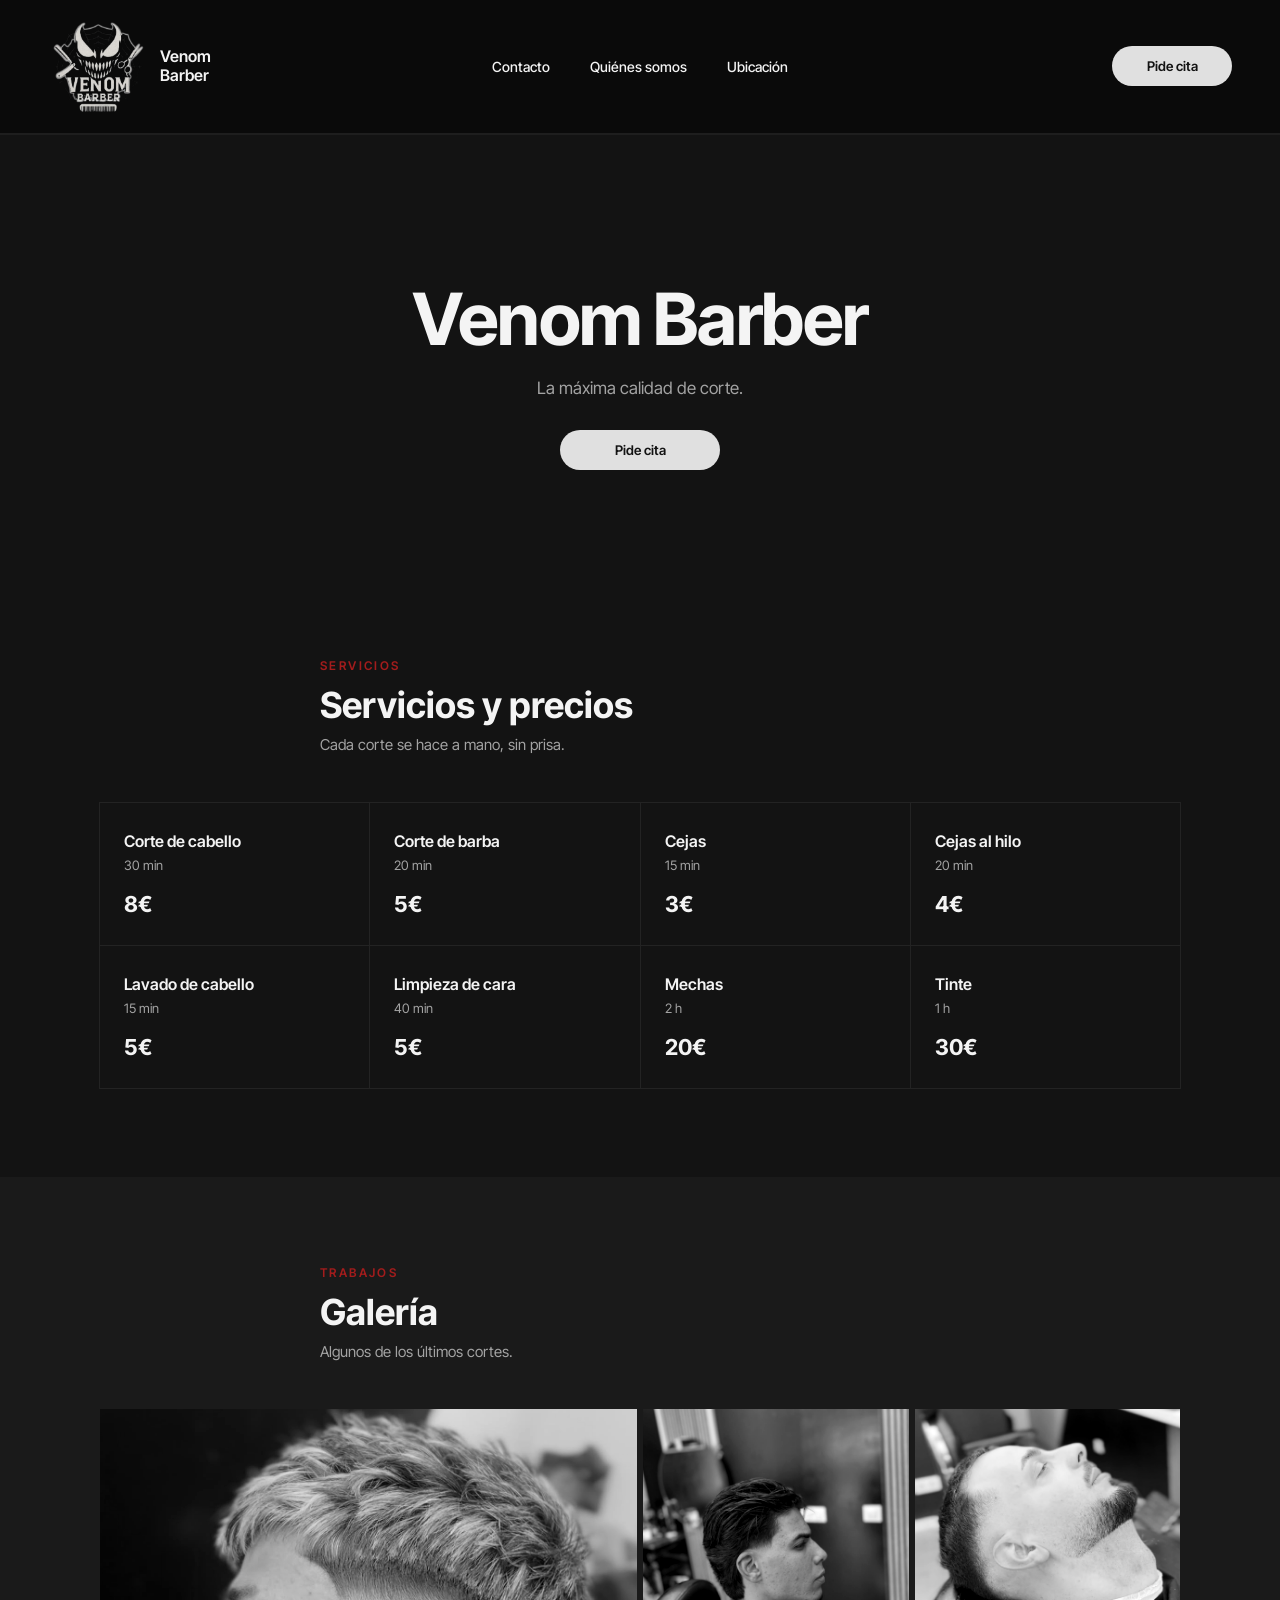
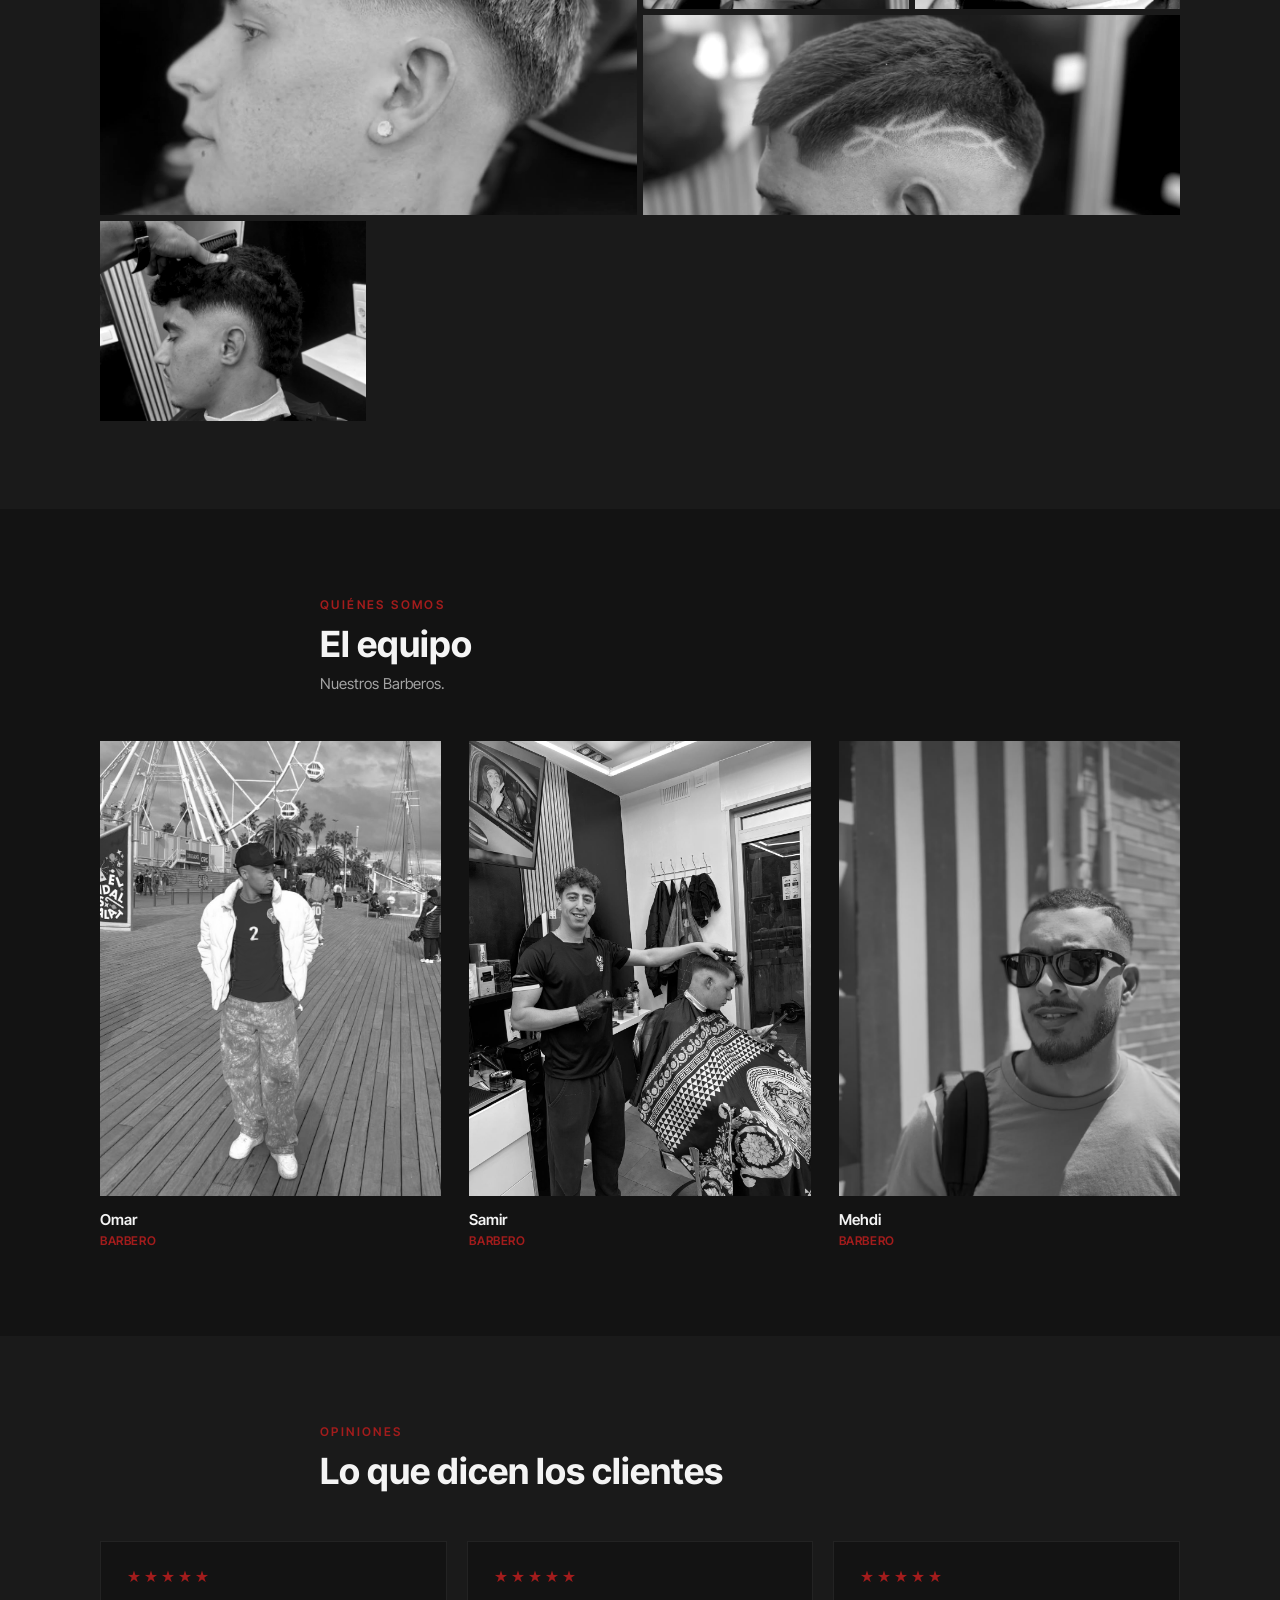
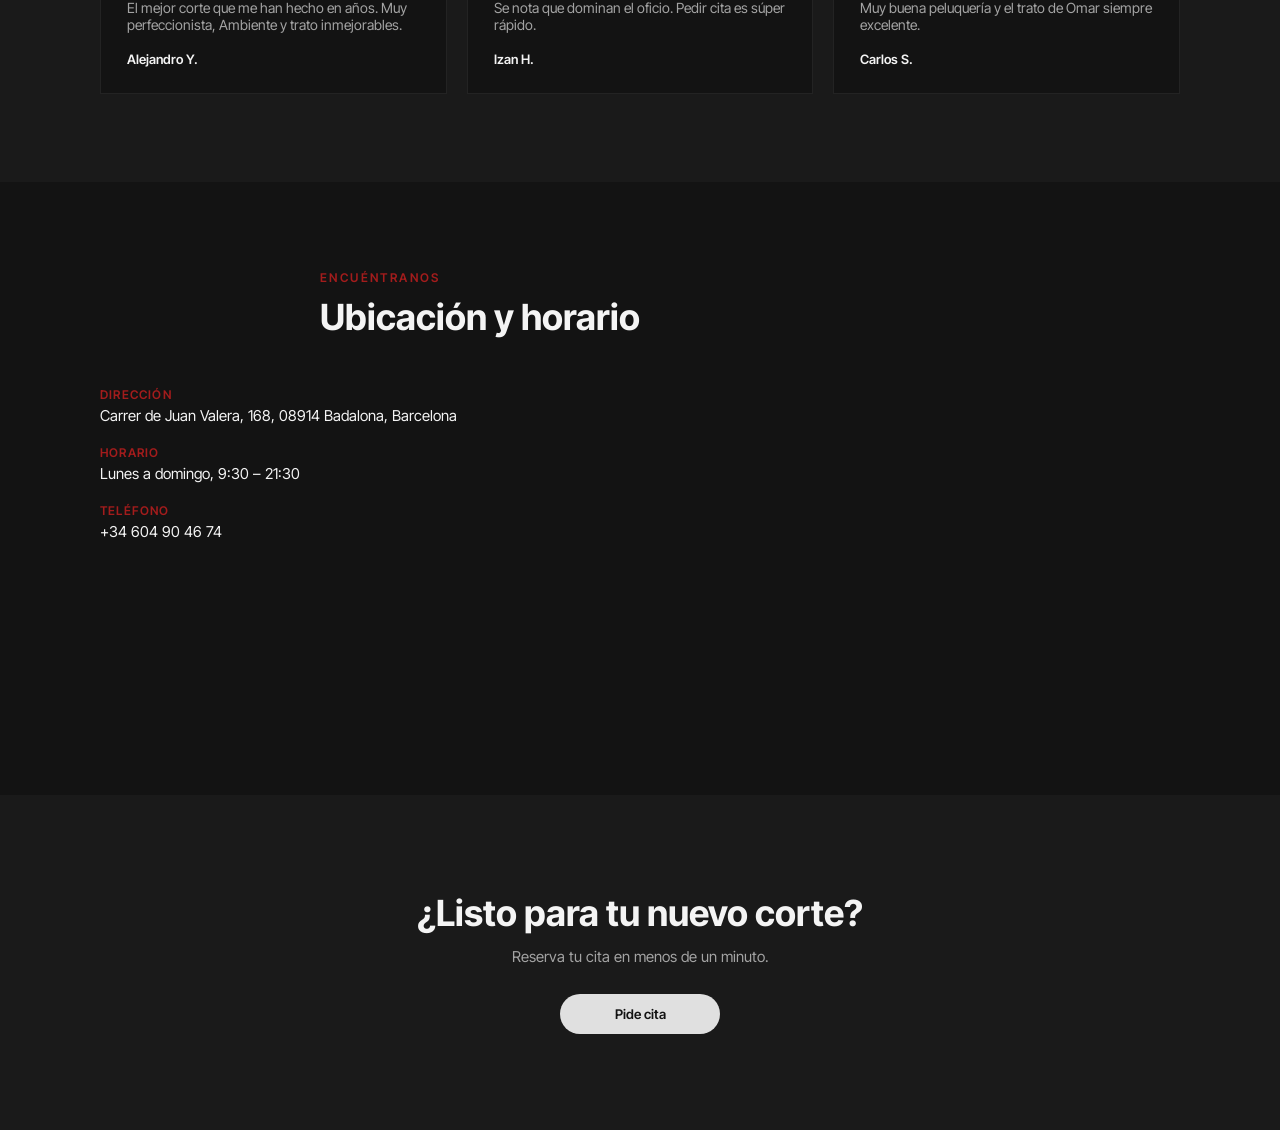
==== index.html @ f70e3ed4 "aaaaaaaa" ====
<!doctype html>
<html lang="en">
  <head>
    <meta charset="UTF-8" />
    <meta name="viewport" content="width=device-width, initial-scale=1.0" />
    <title>Venom Barber</title>
    <link rel="stylesheet" href="styles.css" />
    <link rel="icon" type="image/png" href="logo.png" />
  </head>
  <body>
    <header>
      <div class="title">
        <img src="logo.png" alt="Venom Barber Logo" class="logo-img" />
        <div>
          <p>Venom</p>
          <p>Barber</p>
        </div>
      </div>

      <nav class="nav-container" id="nav-menu">
        <ul class="lista-nav">
          <li><a href="#contacto">Contacto</a></li>
          <li><a href="#nosotros">Quiénes somos</a></li>
          <li><a href="#ubicacion">Ubicación</a></li>
        </ul>
      </nav>

      <div class="header-right">
        <a href="reservar.html"><button class="btn-head">Pide cita</button></a>
        <button class="menu-toggle" id="menu-btn" aria-label="Abrir menú">
          <span></span>
          <span></span>
          <span></span>
        </button>
      </div>
    </header>

    <main>
      <!-- ===================== HERO ===================== -->
      <section class="hero">
        <h1>Venom Barber</h1>
        <p class="hero-sub">La máxima calidad de corte.</p>
        <a href="reservar.html"><button class="btn-head btn-hero">Pide cita</button></a>
      </section>

      <!-- ===================== SERVICIOS ===================== -->
      <section class="precios" id="servicios">
        <div class="cabecera-seccion">
          <span class="eyebrow">Servicios</span>
          <h2>Servicios y precios</h2>
          <p class="subtitulo">Cada corte se hace a mano, sin prisa.</p>
        </div>

        <div class="grid-servicios">
          <div class="servicio-card">
            <h3>Corte de cabello</h3>
            <p class="servicio-meta">30 min</p>
            <p class="servicio-precio">8€</p>
          </div>

          <div class="servicio-card">
            <h3>Corte de barba</h3>
            <p class="servicio-meta">20 min</p>
            <p class="servicio-precio">5€</p>
          </div>

          <div class="servicio-card">
            <h3>Cejas</h3>
            <p class="servicio-meta">15 min</p>
            <p class="servicio-precio">3€</p>
          </div>

          <div class="servicio-card">
            <h3>Cejas al hilo</h3>
            <p class="servicio-meta">20 min</p>
            <p class="servicio-precio">4€</p>
          </div>

          <div class="servicio-card">
            <h3>Lavado de cabello</h3>
            <p class="servicio-meta">15 min</p>
            <p class="servicio-precio">5€</p>
          </div>

          <div class="servicio-card">
            <h3>Limpieza de cara</h3>
            <p class="servicio-meta">40 min</p>
            <p class="servicio-precio">5€</p>
          </div>

          <div class="servicio-card">
            <h3>Mechas</h3>
            <p class="servicio-meta">2 h</p>
            <p class="servicio-precio">20€</p>
          </div>

          <div class="servicio-card">
            <h3>Tinte</h3>
            <p class="servicio-meta">1 h</p>
            <p class="servicio-precio">30€</p>
          </div>
        </div>
      </section>

      <!-- ===================== GALERÍA ===================== -->
      <section class="galeria seccion-alt" id="galeria">
        <div class="cabecera-seccion">
          <span class="eyebrow">Trabajos</span>
          <h2>Galería</h2>
          <p class="subtitulo">Algunos de los últimos cortes.</p>
        </div>

        <div class="grid-galeria">
          <a class="galeria-item" href="#"
            ><img src="pelao1.jpeg" alt="Corte de pelo en Venom Barber"
          /></a>
          <a class="galeria-item" href="#"
            ><img src="pelao2.jpeg" alt="Arreglo de barba"
          /></a>
          <a class="galeria-item" href="#"
            ><img src="pelao3.jpeg" alt="Interior de la barbería"
          /></a>
          <a class="galeria-item" href="#"
            ><img src="pelao4.png" alt="Detalle de corte"
          /></a>
          <a class="galeria-item" href="#"
            ><img src="pelao5.jpeg" alt="Afeitado clásico"
          /></a>
        </div>
      </section>

      <!-- ===================== EQUIPO ===================== -->
      <section class="equipo" id="nosotros">
        <div class="cabecera-seccion">
          <span class="eyebrow">Quiénes somos</span>
          <h2>El equipo</h2>
          <p class="subtitulo">Nuestros Barberos.</p>
        </div>

        <div class="grid-equipo">
          <div class="equipo-card">
            <div class="equipo-foto">
              <img src="fotobarbero1.jpeg" alt="Barbero de Venom Barber" />
            </div>
            <h3>Omar</h3>
            <p class="equipo-rol">Barbero</p>
          </div>
          <div class="equipo-card">
            <div class="equipo-foto">
              <img
                src="fotobarbero2.jpeg"
                alt="Barbero de Venom Barber"
              />
            </div>
            <h3>Samir</h3>
            <p class="equipo-rol">Barbero</p>
          </div>
          <div class="equipo-card">
            <div class="equipo-foto">
              <img
                src="fotobarbero3.jpeg"
                alt="Barbero de Venom Barber"
              />
            </div>
            <h3>Mehdi</h3>
            <p class="equipo-rol">Barbero</p>
          </div>
        </div>
      </section>

      <!-- ===================== RESEÑAS ===================== -->
      <section class="resenas seccion-alt">
        <div class="cabecera-seccion">
          <span class="eyebrow">Opiniones</span>
          <h2>Lo que dicen los clientes</h2>
        </div>

        <div class="grid-resenas">
          <div class="resena-card">
            <p class="resena-estrellas">★★★★★</p>
            <p class="resena-texto">
              El mejor corte que me han hecho en años. Muy perfeccionista,
              Ambiente y trato inmejorables.
            </p>
            <p class="resena-autor">Alejandro Y.</p>
          </div>
          <div class="resena-card">
            <p class="resena-estrellas">★★★★★</p>
            <p class="resena-texto">
              Se nota que dominan el oficio. Pedir cita es súper rápido.
            </p>
            <p class="resena-autor">Izan H.</p>
          </div>
          <div class="resena-card">
            <p class="resena-estrellas">★★★★★</p>
            <p class="resena-texto">
              Muy buena peluquería y el trato de Omar siempre excelente.
            </p>
            <p class="resena-autor">Carlos S.</p>
          </div>
        </div>
      </section>

      <!-- ===================== UBICACIÓN ===================== -->
      <section class="ubicacion" id="ubicacion">
        <div class="cabecera-seccion">
          <span class="eyebrow">Encuéntranos</span>
          <h2>Ubicación y horario</h2>
        </div>

        <div class="bloque-ubicacion">
          <dl class="datos-ubicacion">
            <dt>Dirección</dt>
            <dd>Carrer de Juan Valera, 168, 08914 Badalona, Barcelona</dd>

            <dt>Horario</dt>
            <dd>Lunes a domingo, 9:30 – 21:30</dd>

            <dt>Teléfono</dt>
            <dd>
              <a href="tel:+34604904674" class="telefono">+34 604 90 46 74</a>
            </dd>
          </dl>

          <div class="mapa">
            <iframe src="https://www.google.com/maps/embed?pb=!1m18!1m12!1m3!1d2990.8300429303436!2d2.2232304!3d41.4429093!2m3!1f0!2f0!3f0!3m2!1i1024!2i768!4f13.1!3m3!1m2!1s0x12a4bd4bb83a9267%3A0x9a378af8d278958f!2sVenom%20Barber!5e0!3m2!1ses!2ses!4v1783086568850!5m2!1ses!2ses" width="400" height="300" style="border:0;" allowfullscreen="" loading="lazy" referrerpolicy="strict-origin-when-cross-origin"></iframe>
          </div>
        </div>
      </section>

      <!-- ===================== CTA FINAL ===================== -->
      <section class="cta-final" id="contacto">
        <h2>¿Listo para tu nuevo corte?</h2>
        <p>Reserva tu cita en menos de un minuto.</p>
        <a href="reservar.html"><button class="btn-head btn-cta-final">Pide cita</button></a>
      </section>
    </main>

    <script src="script.js"></script>
  </body>
</html>
---- styles.css ----
@import url("https://fonts.googleapis.com/css2?family=Inter+Tight:wght@400;500;600;700&display=swap");

:root {
  --bg: #131313;
  --bg-alt: #1a1a1a;
  --card: #1c1c1c;
  --borde: #232323;
  --texto: #f4f4f4;
  --texto-suave: #a3a3a3;
  --acento: #a31c1c;
}

body {
  margin: 0;
  padding: 0;
  background-color: var(--bg);
  font-family: "Inter Tight", sans-serif;
}

body h1,
p,
li {
  color: #f4f4f4;
}

main {
  overflow-x: hidden;
}

/* ==========================================================
   🖥️ ESTILOS PARA ORDENADOR (PC)
   ========================================================== */
header {
  display: grid;
  grid-template-columns: 1fr auto 1fr;
  align-items: center;
  position: sticky;
  top: 0;
  padding: 20px 48px;
  background-color: rgba(10, 10, 10, 0.85);
  backdrop-filter: blur(12px);
  -webkit-backdrop-filter: blur(12px);
  border-bottom: solid 2px #1e1e1e;
  z-index: 100;
}

/* Alinea el logo y el texto horizontalmente en PC */
.title {
  justify-self: start;
  display: flex;
  align-items: center;
  gap: 12px;
}

/* Apila las dos 'p' una encima de otra */
.title div {
  display: flex;
  flex-direction: column;
  justify-content: center;
}

.title p {
  margin: 0;
  line-height: 1.2;
  font-weight: 600;
}

.logo-img {
  position: relative;
  width: 100px;
  height: auto;
}

.nav-container {
  grid-column: 2;
  display: flex;
  align-items: center;
}

.lista-nav {
  display: flex;
  align-items: center;
  gap: 40px;
  list-style: none;
  margin: 0;
  padding: 0;
}

.lista-nav li {
  font-size: 14px;
  font-weight: 500;
  transition: 0.3s;
}

.lista-nav a {
  color: #f4f4f4;
  text-decoration: none;
}

.lista-nav li:hover {
  opacity: 0.8;
  transform: translateY(-1px);
}

.header-right {
  grid-column: 3;
  justify-self: end;
  display: flex;
  align-items: center;
  gap: 15px; /* En PC se mantiene junto */
}

.btn-head {
  height: 40px;
  width: 120px;
  background-color: #e0e0e0;
  color: #131313;
  font-weight: 600;
  border: none;
  border-radius: 30px;
  transition: 0.3s;
  cursor: pointer;
  font-family: "Inter Tight", sans-serif;
}

.btn-head:hover {
  opacity: 0.9;
  transform: translateY(-1px);
}

.menu-toggle {
  display: none; /* Escondido en PC */
}

/* ==========================================================
   🏠 HERO
   ========================================================== */
.hero {
  padding: 140px 48px 100px;
  text-align: center;
  display: flex;
  flex-direction: column;
  align-items: center;
}

.hero h1 {
  font-size: clamp(40px, 7vw, 72px);
  font-weight: 700;
  letter-spacing: -0.02em;
  margin: 0 0 16px;
}

.hero-sub {
  color: var(--texto-suave);
  font-size: 17px;
  max-width: 420px;
  margin: 0 0 32px;
}

.btn-hero {
  width: 160px;
}

/* ==========================================================
   📐 UTILIDADES DE SECCIÓN
   ========================================================== */
section {
  padding: 88px 48px;
}

.seccion-alt {
  background-color: var(--bg-alt);
}

.cabecera-seccion {
  max-width: 640px;
  margin: 0 auto 48px;
  text-align: left;
}

.eyebrow {
  display: block;
  font-size: 12px;
  letter-spacing: 0.2em;
  text-transform: uppercase;
  color: var(--acento);
  font-weight: 600;
  margin-bottom: 10px;
}

.cabecera-seccion h2 {
  color: var(--texto);
  font-size: clamp(26px, 4vw, 36px);
  font-weight: 700;
  margin: 0 0 8px;
}

.subtitulo {
  color: var(--texto-suave);
  font-size: 15px;
  margin: 0;
}

/* ==========================================================
   💈 SERVICIOS
   ========================================================== */
.grid-servicios {
  display: grid;
  grid-template-columns: repeat(auto-fit, minmax(220px, 1fr));
  gap: 1px;
  background-color: var(--borde);
  border: 1px solid var(--borde);
  max-width: 1080px;
  margin: 0 auto;
}

.servicio-card {
  background-color: var(--bg);
  padding: 28px 24px;
  transition: background-color 0.25s ease;
}

.servicio-card:hover {
  background-color: var(--card);
}

.servicio-card h3 {
  color: var(--texto);
  font-size: 16px;
  font-weight: 600;
  margin: 0 0 6px;
}

.servicio-meta {
  color: var(--texto-suave);
  font-size: 13px;
  margin: 0 0 18px;
}

.servicio-precio {
  color: var(--texto);
  font-size: 22px;
  font-weight: 700;
  margin: 0;
}

/* ==========================================================
   📸 GALERÍA
   ========================================================== */
.grid-galeria {
  display: grid;
  grid-template-columns: repeat(4, 1fr);
  grid-auto-rows: 200px;
  gap: 6px;
  max-width: 1080px;
  margin: 0 auto;
}

.grid-galeria a:nth-child(1) {
  grid-column: span 2;
  grid-row: span 2;
}

.grid-galeria a:nth-child(4) {
  grid-column: span 2;
}

.galeria-item {
  position: relative;
  display: block;
  overflow: hidden;
  background-color: var(--card);
}

.galeria-item img {
  width: 100%;
  height: 100%;
  object-fit: cover;
  display: block;
  filter: grayscale(100%) contrast(1.1);
  transform: scale(1.02);
  transition: transform 0.5s ease, filter 0.5s ease;
}

.galeria-item:hover img {
  transform: scale(1.08);
  filter: grayscale(40%) contrast(1.15);
}

/* ==========================================================
   👤 EQUIPO
   ========================================================== */
.grid-equipo {
  display: grid;
  grid-template-columns: repeat(auto-fit, minmax(200px, 1fr));
  gap: 28px;
  max-width: 1080px;
  margin: 0 auto;
}

.equipo-foto {
  width: 100%;
  aspect-ratio: 3 / 4;
  background-color: var(--card);
  overflow: hidden;
  margin-bottom: 14px;
}

.equipo-foto img {
  width: 100%;
  height: 100%;
  object-fit: cover;
  filter: grayscale(100%);
}

.equipo-card h3 {
  color: var(--texto);
  font-size: 15px;
  font-weight: 600;
  margin: 0 0 4px;
}

.equipo-rol {
  color: var(--acento);
  font-size: 12px;
  font-weight: 600;
  letter-spacing: 0.05em;
  text-transform: uppercase;
  margin: 0;
}

/* ==========================================================
   ⭐ RESEÑAS
   ========================================================== */
.grid-resenas {
  display: grid;
  grid-template-columns: repeat(auto-fit, minmax(260px, 1fr));
  gap: 20px;
  max-width: 1080px;
  margin: 0 auto;
}

.resena-card {
  background-color: var(--bg);
  border: 1px solid var(--borde);
  padding: 26px;
}

.resena-estrellas {
  color: var(--acento);
  letter-spacing: 3px;
  font-size: 14px;
  margin: 0 0 14px;
}

.resena-texto {
  color: var(--texto-suave);
  font-size: 14px;
  margin: 0 0 18px;
}

.resena-autor {
  color: var(--texto);
  font-size: 13px;
  font-weight: 600;
  margin: 0;
}

/* ==========================================================
   📍 UBICACIÓN
   ========================================================== */
.bloque-ubicacion {
  display: grid;
  grid-template-columns: 1fr 1fr;
  gap: 40px;
  max-width: 1080px;
  margin: 0 auto;
  align-items: start;
}

.datos-ubicacion {
  margin: 0;
}

.datos-ubicacion dt {
  color: var(--acento);
  font-size: 12px;
  font-weight: 600;
  letter-spacing: 0.1em;
  text-transform: uppercase;
  margin-top: 20px;
}

.datos-ubicacion dt:first-child {
  margin-top: 0;
}

.datos-ubicacion dd {
  color: var(--texto);
  font-size: 15px;
  margin: 4px 0 0;
}

.mapa-placeholder {
  width: 100%;
  aspect-ratio: 4 / 3;
  background-color: var(--card);
  border: 1px solid var(--borde);
  display: flex;
  align-items: center;
  justify-content: center;
  color: var(--texto-suave);
  font-size: 13px;
}

/* ==========================================================
   📣 CTA FINAL
   ========================================================== */
.cta-final {
  background-color: var(--bg-alt);
  text-align: center;
  padding: 96px 24px;
}

.cta-final h2 {
  color: var(--texto);
  font-size: clamp(26px, 4vw, 36px);
  font-weight: 700;
  margin: 0 0 12px;
}

.cta-final p {
  color: var(--texto-suave);
  font-size: 15px;
  margin: 0 0 28px;
}

.btn-cta-final {
  width: 160px;
  margin: 0 auto;
}

/* ==========================================================
   📱 ESTILOS PARA MÓVILES (Menos de 768px)
   ========================================================== */
@media (max-width: 768px) {
  header {
    display: flex;
    justify-content: space-between;
    padding: 12px 24px;
  }

  /* Alinea en horizontal el logo y el texto dentro del enlace */
.title-link {
  display: flex;
  align-items: center;
  gap: 12px; /* Espacio de separación entre el logo y el texto */
  text-decoration: none; /* Elimina el subrayado morado/azul de los textos */
}
  /* Asegura que en móvil el logo y el texto sigan juntos en horizontal */
  .title {
    display: flex;
    align-items: center;
    gap: 10px;
  }

  .logo-img {
    width: 65px; /* Ajustado un poco para que conviva mejor con el texto */
  }

  .title p {
    font-size: 14px; /* Un pelo más pequeña en móvil para que no sature */
  }

  .header-right {
    display: flex;
    align-items: center;
    gap: 40px; /* Aquí mantengo tu separación grande con las rayas */
  }

  .menu-toggle {
    display: flex;
    flex-direction: column;
    justify-content: space-between;
    width: 26px;
    height: 18px;
    background: none;
    border: none;
    cursor: pointer;
    padding: 0;
    z-index: 110;
  }

  .menu-toggle span {
    width: 100%;
    height: 2px;
    background-color: #f4f4f4;
    transition: 0.3s;
  }

  .nav-container {
    position: fixed;
    top: 0;
    right: -100%;
    width: 80%;
    height: 100vh;
    background-color: #0a0a0a;
    display: flex;
    flex-direction: column;
    justify-content: center;
    align-items: center;
    transition: 0.4s ease-in-out;
    z-index: 105;
    box-shadow: -5px 0 15px rgba(0, 0, 0, 0.5);
  }

  .nav-container.active {
    right: 0;
  }

  .lista-nav {
    flex-direction: column;
    gap: 35px;
  }

  .lista-nav li {
    font-size: 22px;
  }

  .menu-toggle.active span:nth-child(1) {
    transform: translateY(8px) rotate(45deg);
  }
  .menu-toggle.active span:nth-child(2) {
    opacity: 0;
  }
  .menu-toggle.active span:nth-child(3) {
    transform: translateY(-8px) rotate(-45deg);
  }

  /* --- cuerpo en móvil --- */
  .hero {
    padding: 80px 24px 64px;
  }

  section {
    padding: 64px 24px;
  }

  .cabecera-seccion {
    text-align: left;
  }

  .grid-galeria {
    grid-template-columns: repeat(2, 1fr);
    grid-auto-rows: 150px;
  }

  .grid-galeria a:nth-child(1) {
    grid-column: span 2;
    grid-row: span 1;
  }

  .grid-galeria a:nth-child(4) {
    grid-column: span 1;
  }

  .bloque-ubicacion {
    grid-template-columns: 1fr;
  }
}
.telefono{
    text-decoration: none;
    color: inherit;
}

.mapa {
    width: 100%;
    height: 320px;
    border-radius: 16px;
    overflow: hidden;
}

.mapa iframe {
    width: 100%;
    height: 100%;
    border: none;
}



/* Contenedor de la tarjeta */
.reserva-card {
  width: 100%;
  max-width: 850px;
  margin: 0 auto;
  margin-top: 10px;
  background-color: var(--card);
  border-radius: 12px;
  overflow: hidden; /* Evita que nada sobresalga de las esquinas redondeadas */
  box-shadow: 0 4px 20px rgba(0, 0, 0, 0.2);
}

/* El elemento iframe propiamente dicho */
.tidycal-iframe {
  width: 100%;
  height: 750px; /* Altura ideal en PC para ver el calendario completo */
  display: block;
  background-color: transparent;
}

/* ==========================================================
   📱 ADAPTACIÓN PARA MÓVILES (Menos de 768px)
   ========================================================== */
@media (max-width: 768px) {
  .hero {
    padding: 60px 16px 20px !important;
  }
  .hero-reserva {
    padding-top: 100px !important;
  }

  /* En móvil limitamos la altura del iframe para que recoja la confirmación */
  .tidycal-iframe {
    height: 620px; /* Forzamos a que el corte tape el espacio vacío */
  }

  .reserva {
    padding: 0 16px !important;
  }
}
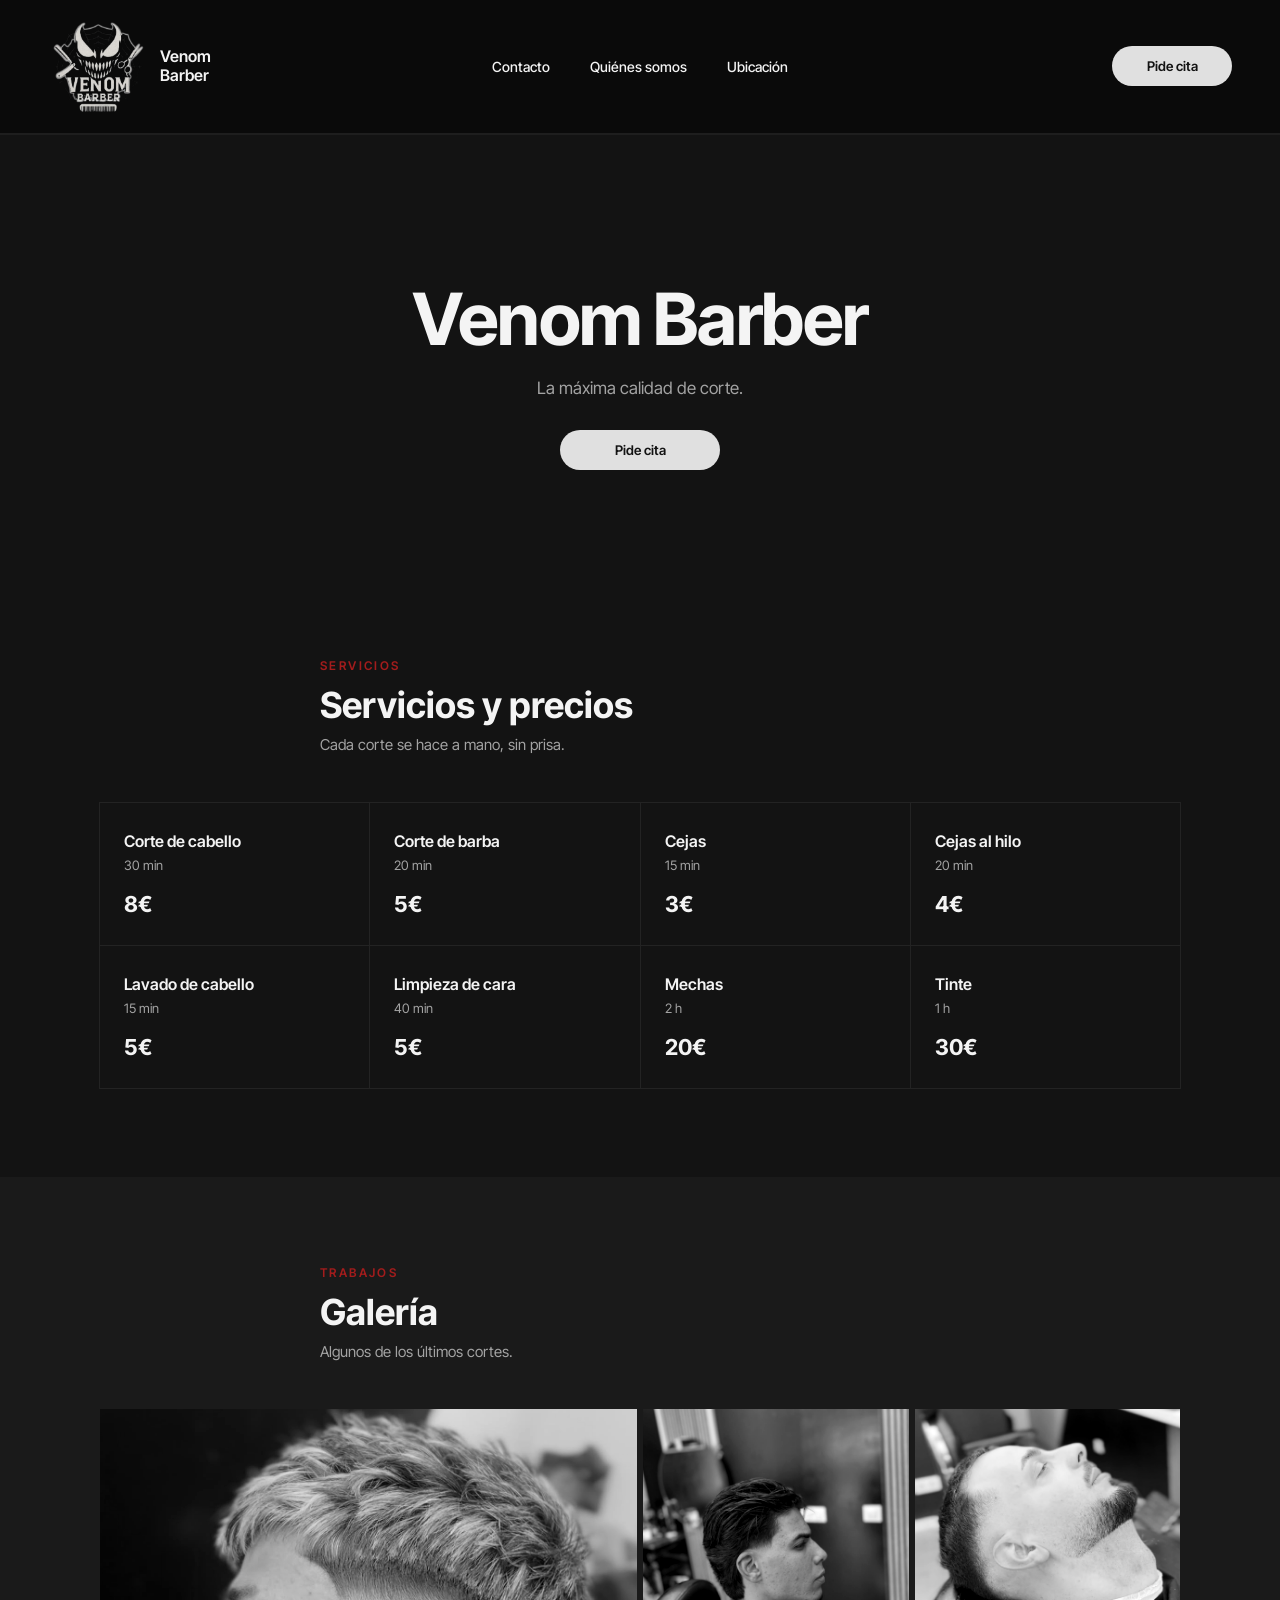
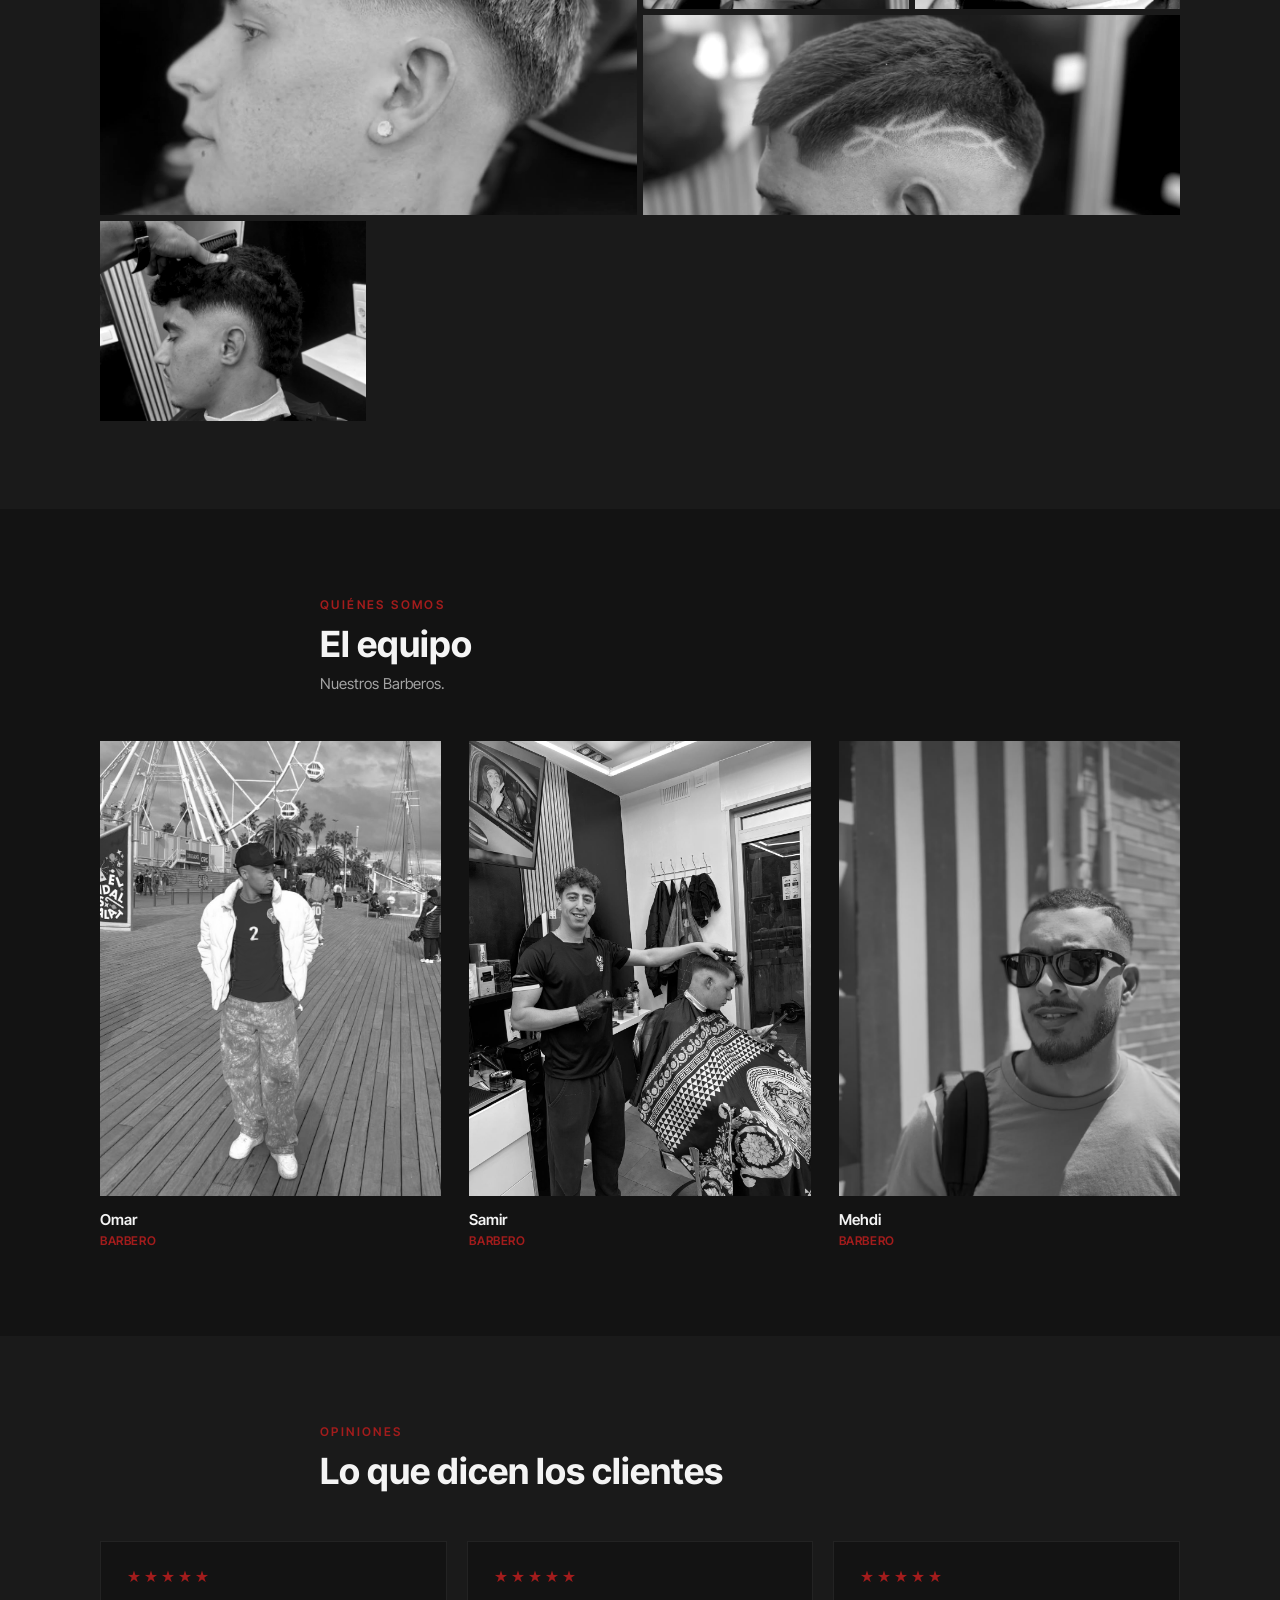
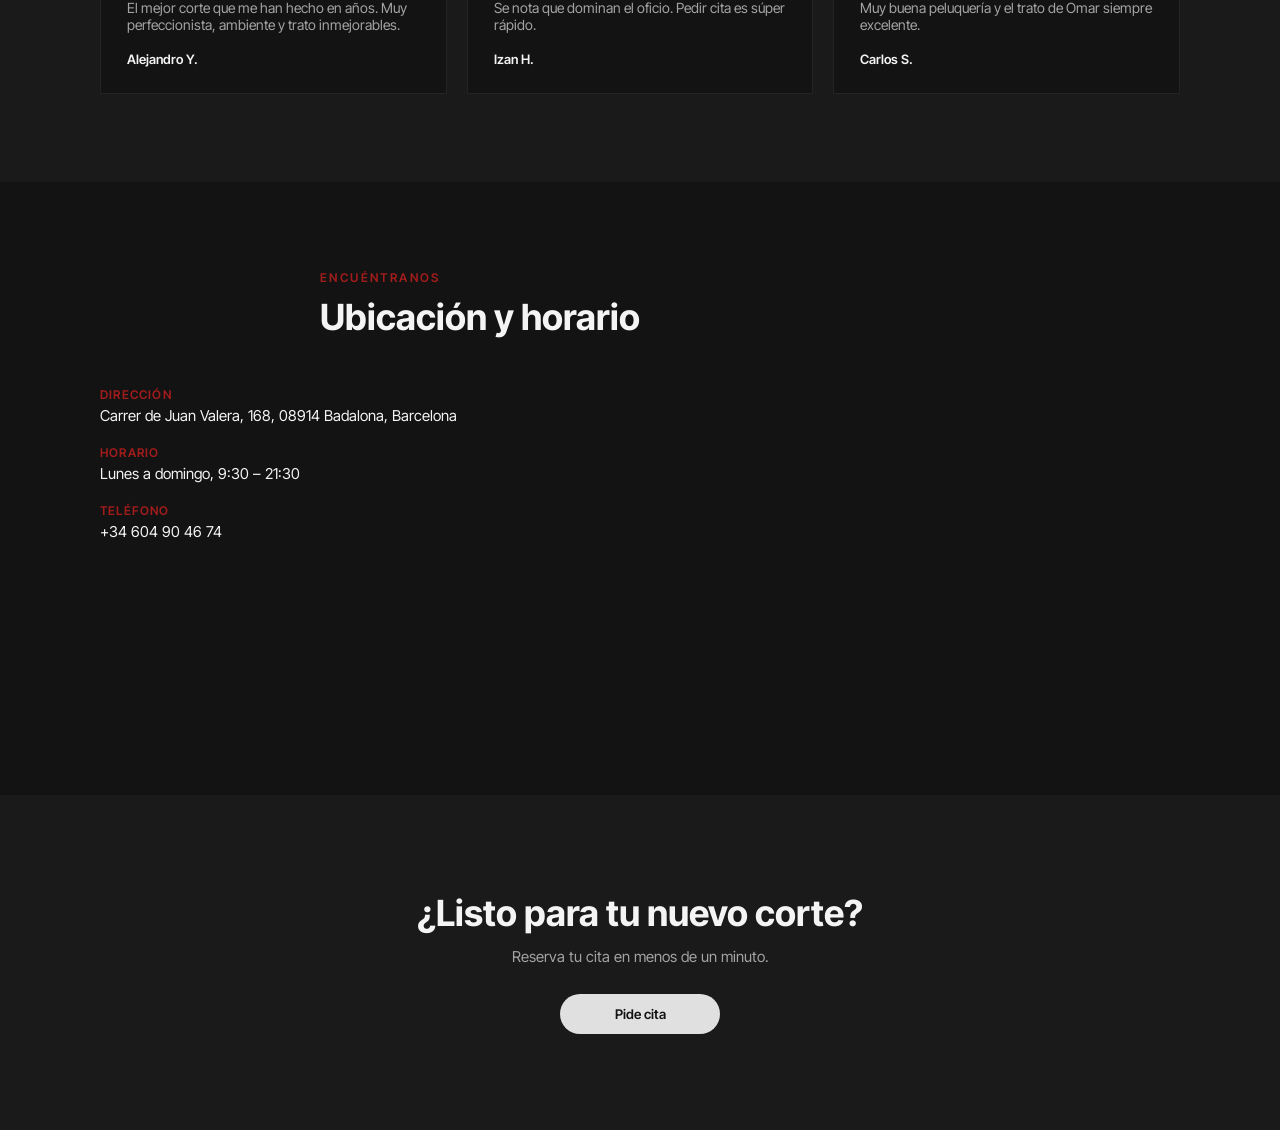
==== commit 8106d682: "aaaaaa" ====
--- a/index.html
+++ b/index.html
@@ -180,7 +180,7 @@
             <p class="resena-estrellas">★★★★★</p>
             <p class="resena-texto">
               El mejor corte que me han hecho en años. Muy perfeccionista,
-              Ambiente y trato inmejorables.
+              ambiente y trato inmejorables.
             </p>
             <p class="resena-autor">Alejandro Y.</p>
           </div>
